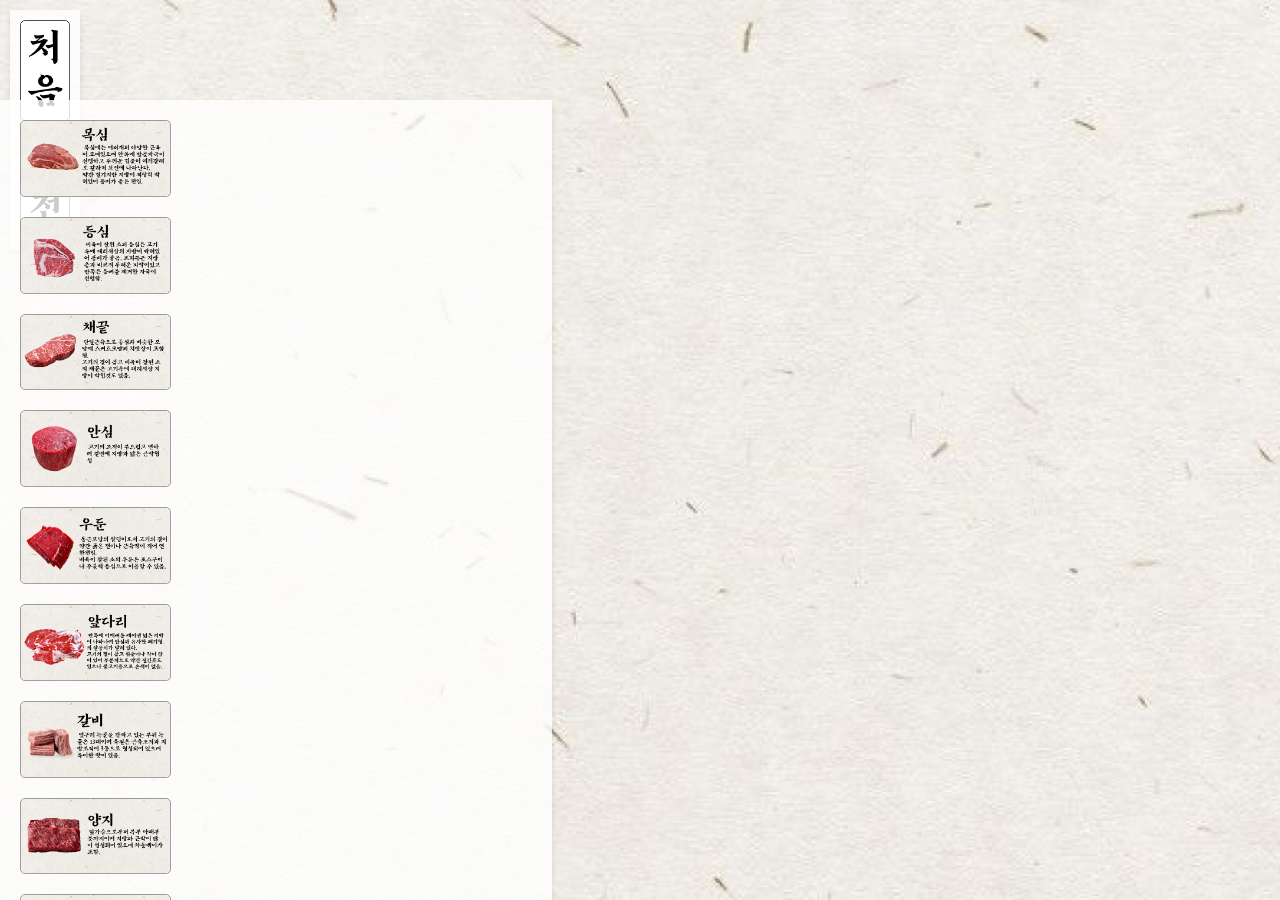
==== page5.html @ 97ee15bf "Add files via upload" ====
<!DOCTYPE html>
<html lang="en">
<head>
    <meta charset="UTF-8">
    <meta name="viewport" content="width=device-width, initial-scale=1.0">
    <title>Responsive Layout</title>
    <link rel="stylesheet" href="style.css?ver=1.0">

    <style>
        /* 초기화 스타일 */
        * {
            margin: 0;
            padding: 0;
            box-sizing: border-box;
        }

        body {
            background-color: #f8f9fa;
            margin: 0;
            font-family: Arial, sans-serif;
            background: url('images/bg.png') no-repeat center center fixed;
            background-size: cover;
        }

        /* 왼쪽 상단 고정 이미지 */
        .fixed-container {
            position: fixed;
            top: 10px;
            left: 10px;
            display: flex;
            flex-direction: column;
            gap: 10px;
            z-index: 10;
            background-color: rgba(255, 255, 255, 0.8);
            padding: 10px;
            border-bottom-right-radius: 10px;
            box-shadow: 0 4px 6px rgba(0, 0, 0, 0.1);
        }

        .fixed-container img {
            max-width: 50px;
            height: auto;
            cursor: pointer;
            transition: transform 0.3s;
        }

        .fixed-container img:hover {
            transform: scale(1.1);
        }

        /* 중앙 이미지 컨테이너 */
        .image-container {
            display: flex;
            flex-wrap: wrap; /* 여러 줄로 나눠 정렬 */
            justify-content: center; /* 가로 중앙 정렬 */
            gap: 20px; /* 이미지 간 간격 */
            margin-top: 100px; /* 상단 고정 요소와 간격 유지 */
            padding: 20px;
        }

        .image-container img {
            flex: 1 1 calc(33.333% - 20px); /* 기본적으로 한 줄에 3개 */
            max-width: calc(33.333% - 20px); /* 최대 크기 제한 */
            height: auto;
            transition: transform 0.3s;
        }

        .image-container img:hover {
            transform: scale(1.05);
        }

        /* 반응형 스타일 */
        @media (max-width: 768px) {
            .image-container img {
                flex: 1 1 calc(50% - 20px); /* 한 줄에 2개 */
                max-width: calc(50% - 20px);
            }
        }

        @media (max-width: 480px) {
            .image-container img {
                flex: 1 1 100%; /* 한 줄에 1개 */
                max-width: 100%;
            }
        }
    </style>
</head>
<body>
    <!-- 왼쪽 상단 고정 이미지 -->
    <div class="fixed-container">
        <a href="index.html">
            <img src="images/go1.png" alt="Go to Page 2">
        </a>
        <a href="page3.html">
            <img src="images/goback.png" alt="Go Back to Page 1">
        </a>
    </div>

    <!-- 중앙 이미지 컨테이너 -->
    <div class="image-container">
        <img src="images/acow/c1.png" alt="Image c1">
        <img src="images/acow/c2.png" alt="Image c2">
        <img src="images/acow/c3.png" alt="Image c3">
        <img src="images/acow/c4.png" alt="Image c4">
        <img src="images/acow/c5.png" alt="Image c5">
        <img src="images/acow/c6.png" alt="Image c6">
        <img src="images/acow/c7.png" alt="Image c7">
        <img src="images/acow/c8.png" alt="Image c8">
        <img src="images/acow/c9.png" alt="Image c9">
        <img src="images/acow/c10.png" alt="Image c10">
    </div>
</body>
</html>
---- style.css ----
/* 초기화 스타일 */
* {
    margin: 0;
    padding: 0;
    box-sizing: border-box;
}

body {
    background-color: #f8f9fa;
    margin: 0;
    font-family: Arial, sans-serif;
    background: url('images/bg.png') no-repeat center center fixed;
    background-size: cover; /* 배경 이미지 설정 */
}

/* 이미지 컨테이너 */
.image-container {
    position: fixed; /* 화면 좌측 상단 고정 */
    top: 0;
    left: 0;
    display: flex;
    flex-direction: column; /* 이미지를 세로로 배치 */
    gap: 10px;
    z-index: 999; /* 최상단에 위치 */
    background-color: rgba(255, 255, 255, 0.8); /* 투명도 설정 */
    padding: 10px;
    border-bottom-right-radius: 10px; /* 우측 하단 둥근 모서리 */
    box-shadow: 0px 4px 6px rgba(0, 0, 0, 0.1); /* 그림자 */
}

/* 이미지 스타일 */
.image-container img {
    max-width: 50px;
    height: auto;
    cursor: pointer;
    transition: transform 0.3s ease-in-out;
}

/* 호버 효과 */
img:hover {
    cursor: url('images/forcursor.png') 16 16, pointer; /* 커서 변경 */
}
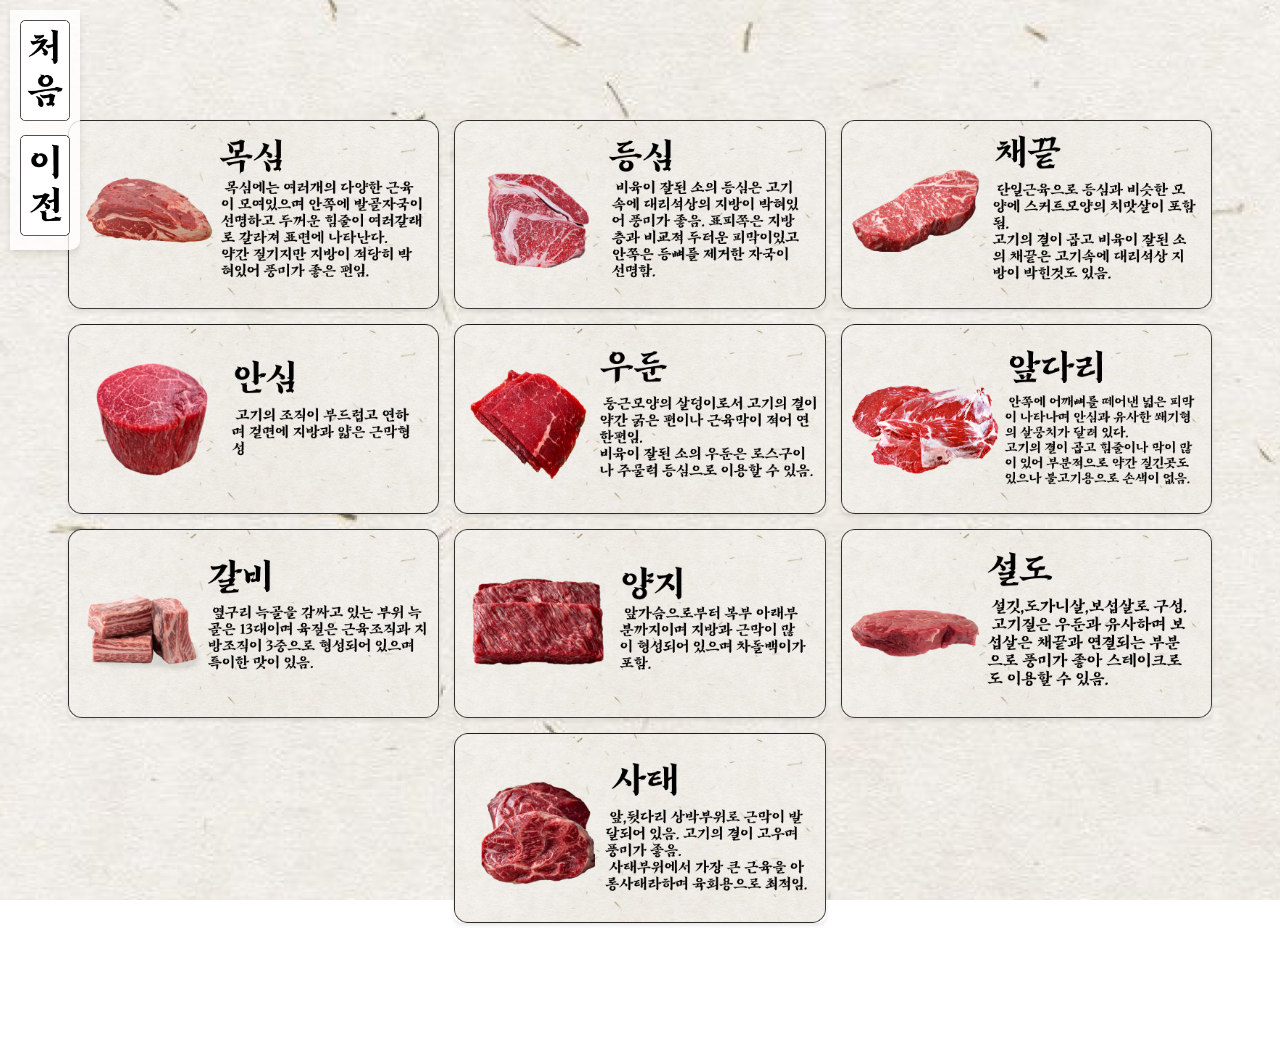
==== commit 840ba8f8: "Update page5.html" ====
--- a/page5.html
+++ b/page5.html
@@ -4,7 +4,6 @@
     <meta charset="UTF-8">
     <meta name="viewport" content="width=device-width, initial-scale=1.0">
     <title>Responsive Layout</title>
-    <link rel="stylesheet" href="style.css?ver=1.0">
 
     <style>
         /* 초기화 스타일 */
@@ -16,7 +15,6 @@
 
         body {
             background-color: #f8f9fa;
-            margin: 0;
             font-family: Arial, sans-serif;
             background: url('images/bg.png') no-repeat center center fixed;
             background-size: cover;
@@ -53,34 +51,36 @@
             display: flex;
             flex-wrap: wrap; /* 여러 줄로 나눠 정렬 */
             justify-content: center; /* 가로 중앙 정렬 */
-            gap: 20px; /* 이미지 간 간격 */
-            margin-top: 100px; /* 상단 고정 요소와 간격 유지 */
+            gap: 15px; /* 이미지 간 간격 */
+            margin: 100px auto; /* 고정 요소와 간격 유지 */
+            max-width: 1200px; /* 컨테이너 최대 너비 */
             padding: 20px;
         }
 
         .image-container img {
-            flex: 1 1 calc(33.333% - 20px); /* 기본적으로 한 줄에 3개 */
-            max-width: calc(33.333% - 20px); /* 최대 크기 제한 */
-            height: auto;
-            transition: transform 0.3s;
+            flex: 1 1 calc(33.333% - 15px); /* 한 줄에 3개 */
+            max-width: calc(33.333% - 15px); /* 최대 크기 제한 */
+            height: auto; /* 비율 유지 */
+            border-radius: 8px; /* 둥근 모서리 */
+            box-shadow: 0 2px 4px rgba(0, 0, 0, 0.1); /* 약간의 그림자 */
+            transition: transform 0.3s, box-shadow 0.3s;
         }
 
         .image-container img:hover {
             transform: scale(1.05);
+            box-shadow: 0 4px 8px rgba(0, 0, 0, 0.2);
         }
 
         /* 반응형 스타일 */
         @media (max-width: 768px) {
             .image-container img {
-                flex: 1 1 calc(50% - 20px); /* 한 줄에 2개 */
-                max-width: calc(50% - 20px);
+                flex: 1 1 calc(50% - 15px); /* 한 줄에 2개 */
             }
         }
 
         @media (max-width: 480px) {
             .image-container img {
                 flex: 1 1 100%; /* 한 줄에 1개 */
-                max-width: 100%;
             }
         }
     </style>
